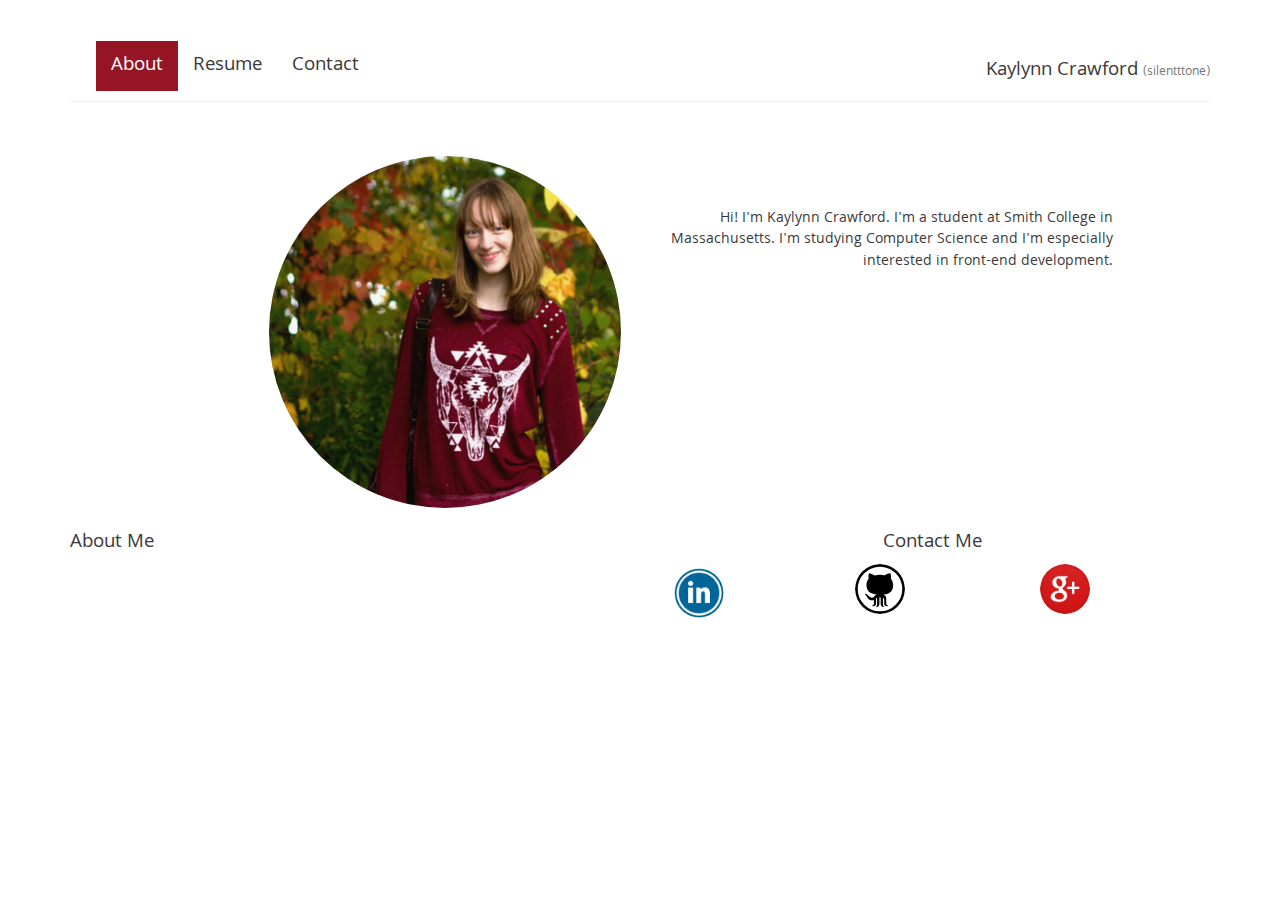
==== index.html @ 5e450f09 "icons and minor changes" ====
<!DOCTYPE html>
<html lang="en">
    <title>Kaylynn Crawford</title>

    <head>
        <meta charset="utf-8">
        <meta name="viewport" content="width=device-width, initial-scale=1">


        <!-- Latest compiled and minified CSS -->
        <link rel="stylesheet" href="http://maxcdn.bootstrapcdn.com/bootstrap/3.2.0/css/bootstrap.min.css">

        <!-- jQuery library  -->
        <script src="https://ajax.googleapis.com/ajax/libs/jquery/1.11.1/jquery.min.js"></script>

        <!-- Latest compiled JavaScript  -->
        <script src="http://maxcdn.bootstrapcdn.com/bootstrap/3.2.0/js/bootstrap.min.js"></script>

        <!-- My stylesheet-keep last -->
        <link rel="stylesheet" href="new.css">
        <link href='http://fonts.googleapis.com/css?family=Khula:300' rel='stylesheet' type='text/css'> 



    </head>

    <body>




        <div class="container">
            <!--this is what adds the line-->
            <div class="page-header">
                <div class="row">
                    <div class="col-sm-6">
                        <nav class="navbar navbar-default">
                            <div class="container-fluid">

                                <div>
                                    <ul class="nav navbar-nav">
                                        <li class="active"><a href="#">About</a></li>
                                        <li><a href="#">Resume</a></li>
                                        <li><a href="#">Contact</a></li>
                                    </ul>
                                </div>

                            </div>
                        </nav>
                    </div>

                    <div class="col-sm-6 text-right">
                        <h1>Kaylynn Crawford  <small>(silentttone)</small></h1>
                    </div>
                </div>
            </div>


            <div class="row">

                <div class="col-sm-2">
                </div>

                <div class="col-sm-4">
                    <div class="image">
                        <img class="img-responsive" src = "images/MountainDay33.jpg" class="img-circle" alt="Kaylynn" width=450>
                    </div>
                </div>

                <div class="col-sm-5 text-right">
                    <div class="text">
                        <p><br><br>Hi! I'm Kaylynn Crawford. I'm a student at Smith College in Massachusetts. I'm studying Computer Science and I'm especially interested in front-end development.</p> 
                    </div>
                </div>

                <div class="col-sm-2" >
                </div>

            </div>
            <div class="row">
                <div class="col-sm-6 ">
                    <h1>About Me</h1>
                </div>
                
                <div class="col-sm-6 text-center">
                    <h1>Contact Me</h1> 
                    
                    <div class="col-sm-4">
                        <div class="image">
                            <img class="img-responsive" src = "images/linkedin.ico" class="img-circle" alt="Linkedin" width=50>
                        </div>
                    </div>
                    
                    <div class="col-sm-4">
                        <img class="img-responsive" src = "images/github.svg" class="img-circle" alt="Linkedin" width=50> 
                    </div>
                    
                    <div class="col-sm-4">
                        <img class="img-responsive" src = "images/google+.png" class="img-circle" alt="Linkedin" width=50>
                    </div>

                </div>
                
            </div>
        </div>
    </body>
</html>
---- new.css ----
body {
    background-color: white;
}

h1 {
    color: #3B3939; 
    font-size: 20px; 
    font-family: 'Khula', sans-serif;
}

p {
    color: #3B3939;  
    font-size: 15px; 
    padding-top: 10px; 
    font-family: 'Khula', sans-serif;
    
}

img {
    border-radius: 50%; 
}
.image {
    padding: 4px; 
}

.col-sm-3, .col-sm-5 {
    float:none;
    display:inline-block;
    vertical-align:middle;
    margin-right: 4px;
    margin-top: 4px; 
}
.page-header {
    margin-bottom: 50px;
}
.navbar {
    margin-bottom: -4px;    
}

.nav {
    font-size: 15px; 
    font-family: 'Khula', sans-serif;
}

/*Links-No underline except on hover*/
a {
    color: #3B3939;  
    font-size: 20px; 
    text-decoration: none; 
}
a:hover {
    border-style: none none solid none;
    border-width: 1px; 
    border-color: #E092AD;
}
a:active {
    text-decoration: none;
}

/*Navbar Colors--I didn't write this all of this, generated here: http://work.smarchal.com/twbscolor/css/e74c3cc0392becf0f1ffbbbc0*/
.navbar {
    padding-left: 10px; 
}
.navbar-default {
  background-color: #ffffff;
  border-color: #ffffff;
}
/*Colors the title*/
.navbar-default .navbar-brand {
  color: #4C0000;
  padding-right: 20px; 
   
}
.navbar-default .navbar-brand:hover, .navbar-default .navbar-brand:focus {
  color: #4C0000;
}
/*Colors non-selected links*/
.navbar-default .navbar-nav > li > a {
  color: #3B3939;
}
.navbar-default .navbar-nav > li > a:hover, .navbar-default .navbar-nav > li > a:focus {
  color: #4C0000;
}
.navbar-default .navbar-nav > .active > a, .navbar-default .navbar-nav > .active > a:hover, .navbar-default .navbar-nav > .active > a:focus {
  color: #ffffff;
  background-color: #951525;
}
.navbar-default .navbar-nav > .open > a, .navbar-default .navbar-nav > .open > a:hover, .navbar-default .navbar-nav > .open > a:focus {
  color: #ec8385;
  background-color: #EBD6D6;
}
.navbar-default .navbar-toggle {
  border-color: #ffffff;
}
.navbar-default .navbar-toggle:hover, .navbar-default .navbar-toggle:focus {
  background-color: #EBD6D6;
}
.navbar-default .navbar-toggle .icon-bar {
  background-color: #EBD6D6;
}
.navbar-default .navbar-collapse,
.navbar-default .navbar-form {
  border-color: #ffffff;
}
.navbar-default .navbar-link {
  color: #EBD6D6;
}
.navbar-default .navbar-link:hover {
  color: #EBD6D6;
}

@media (max-width: 767px) {
  .navbar-default .navbar-nav .open .dropdown-menu > li > a {
    color: #EBD6D6;
  }
  .navbar-default .navbar-nav .open .dropdown-menu > li > a:hover, .navbar-default .navbar-nav .open .dropdown-menu > li > a:focus {
    color: #EBD6D6;
  }
  .navbar-default .navbar-nav .open .dropdown-menu > .active > a, .navbar-default .navbar-nav .open .dropdown-menu > .active > a:hover, .navbar-default .navbar-nav .open .dropdown-menu > .active > a:focus {
    color: #EBD6D6;
    background-color: #EBD6D6;
  }
}
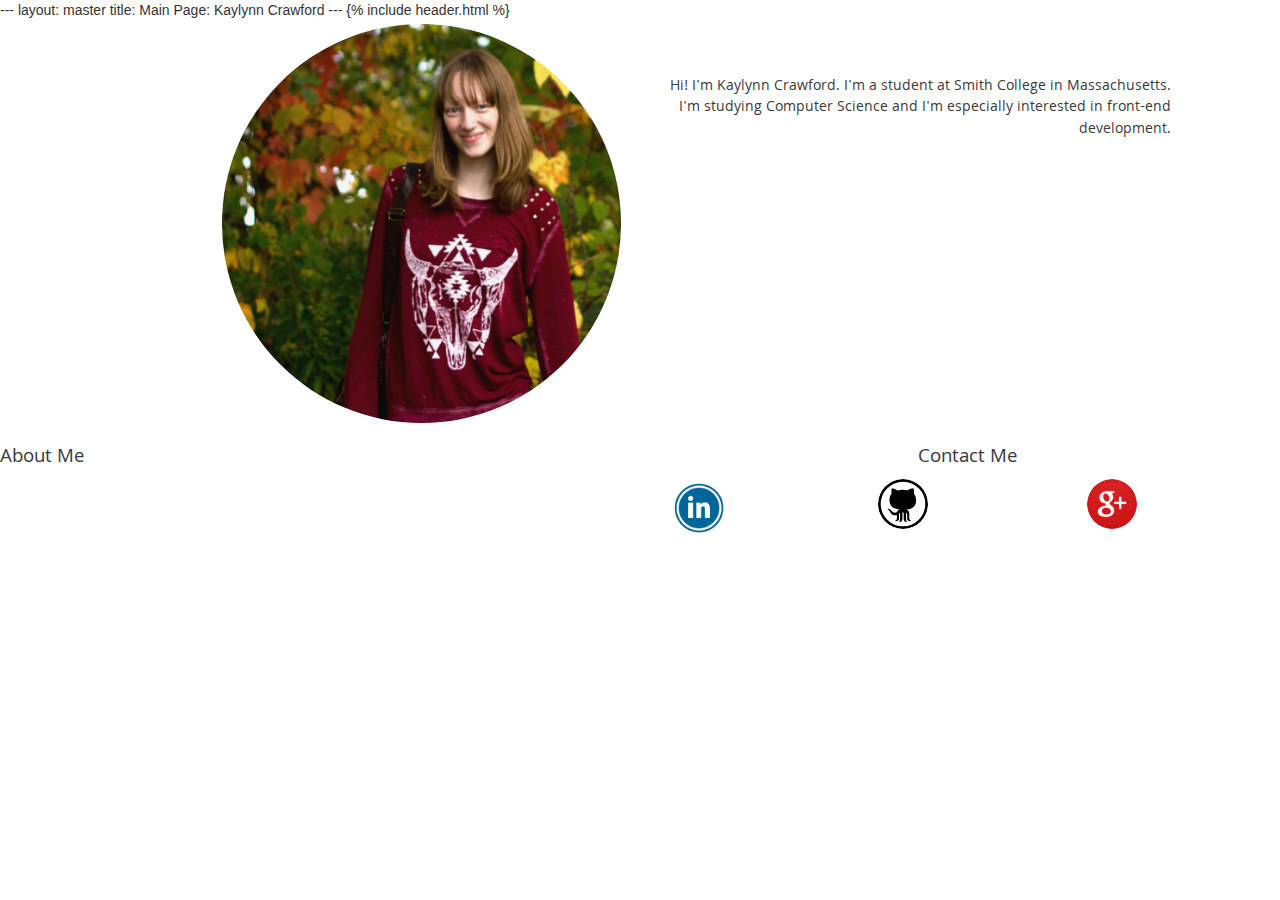
==== commit 32f91cb6: "experience page" ====
--- a/index.html
+++ b/index.html
@@ -1,3 +1,8 @@
+---
+layout: master
+title: Main Page: Kaylynn Crawford
+---
+
 <!DOCTYPE html>
 <html lang="en">
     <title>Kaylynn Crawford</title>
@@ -26,35 +31,7 @@
 
     <body>
 
-
-
-
-        <div class="container">
-            <!--this is what adds the line-->
-            <div class="page-header">
-                <div class="row">
-                    <div class="col-sm-6">
-                        <nav class="navbar navbar-default">
-                            <div class="container-fluid">
-
-                                <div>
-                                    <ul class="nav navbar-nav">
-                                        <li class="active"><a href="#">About</a></li>
-                                        <li><a href="#">Resume</a></li>
-                                        <li><a href="#">Contact</a></li>
-                                    </ul>
-                                </div>
-
-                            </div>
-                        </nav>
-                    </div>
-
-                    <div class="col-sm-6 text-right">
-                        <h1>Kaylynn Crawford  <small>(silentttone)</small></h1>
-                    </div>
-                </div>
-            </div>
-
+        {% include header.html %}
 
             <div class="row">
 
@@ -69,7 +46,8 @@
 
                 <div class="col-sm-5 text-right">
                     <div class="text">
-                        <p><br><br>Hi! I'm Kaylynn Crawford. I'm a student at Smith College in Massachusetts. I'm studying Computer Science and I'm especially interested in front-end development.</p> 
+                        <p><br><br>Hi! I'm Kaylynn Crawford. I'm a student at Smith College in Massachusetts. I'm studying Computer Science and I'm especially interested in front-end development. </p> 
+                        
                     </div>
                 </div>
 
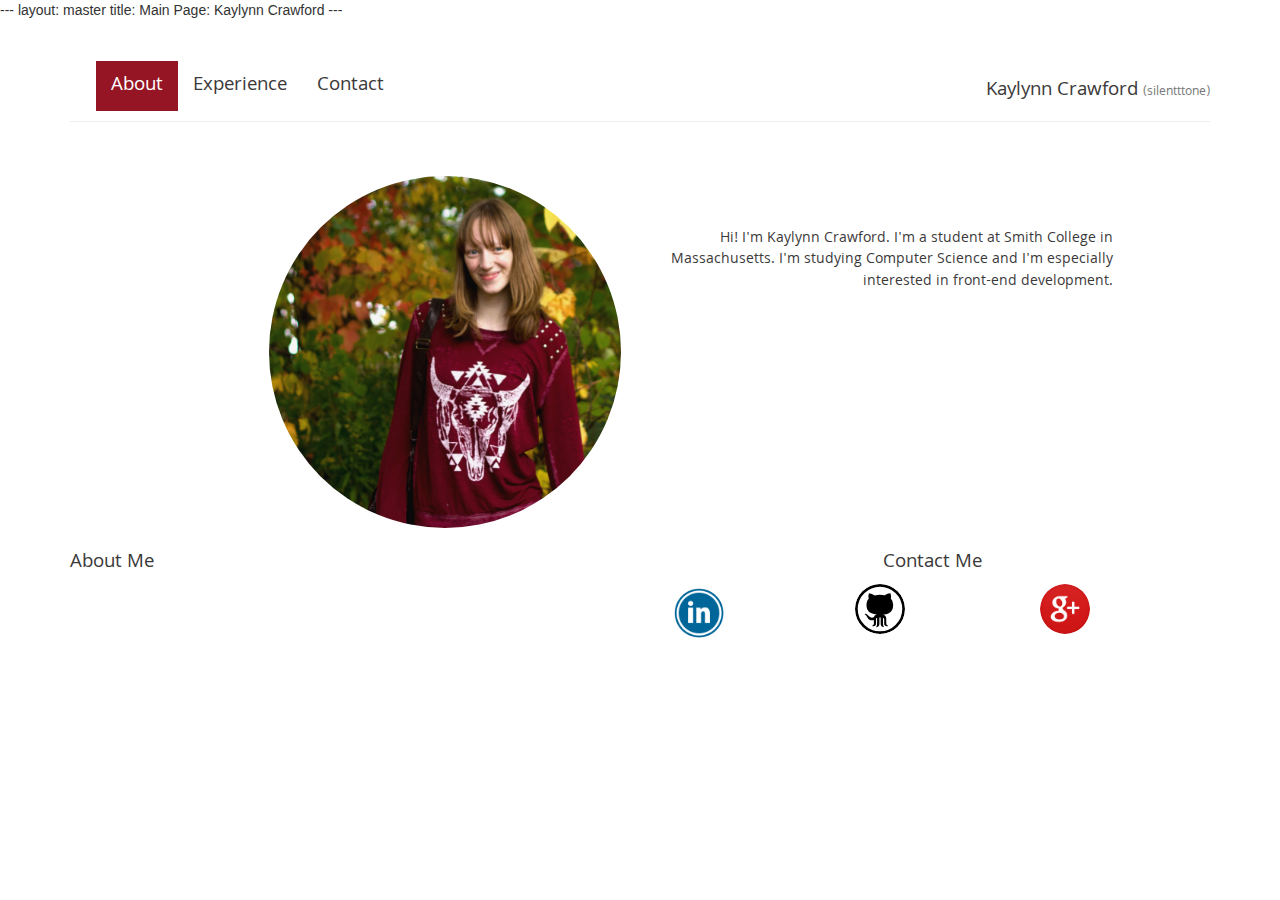
==== commit de44be57: "experience page" ====
--- a/index.html
+++ b/index.html
@@ -31,7 +31,32 @@
 
     <body>
 
-        {% include header.html %}
+        <div class="container">
+            <!--this is what adds the line-->
+            <div class="page-header">
+                <div class="row">
+                    <div class="col-sm-6">
+                        <nav class="navbar navbar-default">
+                            <div class="container-fluid">
+
+                                <div>
+                                    <ul class="nav navbar-nav">
+                                        <li class="active"><a href="#">About</a></li>
+                                        <li><a href="/experience/index.html">Experience</a></li>
+                                        <li><a href="#">Contact</a></li>
+                                    </ul>
+                                </div>
+
+                            </div>
+                        </nav>
+                    </div>
+
+                    <div class="col-sm-6 text-right">
+                        <h1>Kaylynn Crawford  <small>(silentttone)</small></h1>
+                    </div>
+                </div>
+            </div>
+        
 
             <div class="row">
 
@@ -47,7 +72,6 @@
                 <div class="col-sm-5 text-right">
                     <div class="text">
                         <p><br><br>Hi! I'm Kaylynn Crawford. I'm a student at Smith College in Massachusetts. I'm studying Computer Science and I'm especially interested in front-end development. </p> 
-                        
                     </div>
                 </div>
 
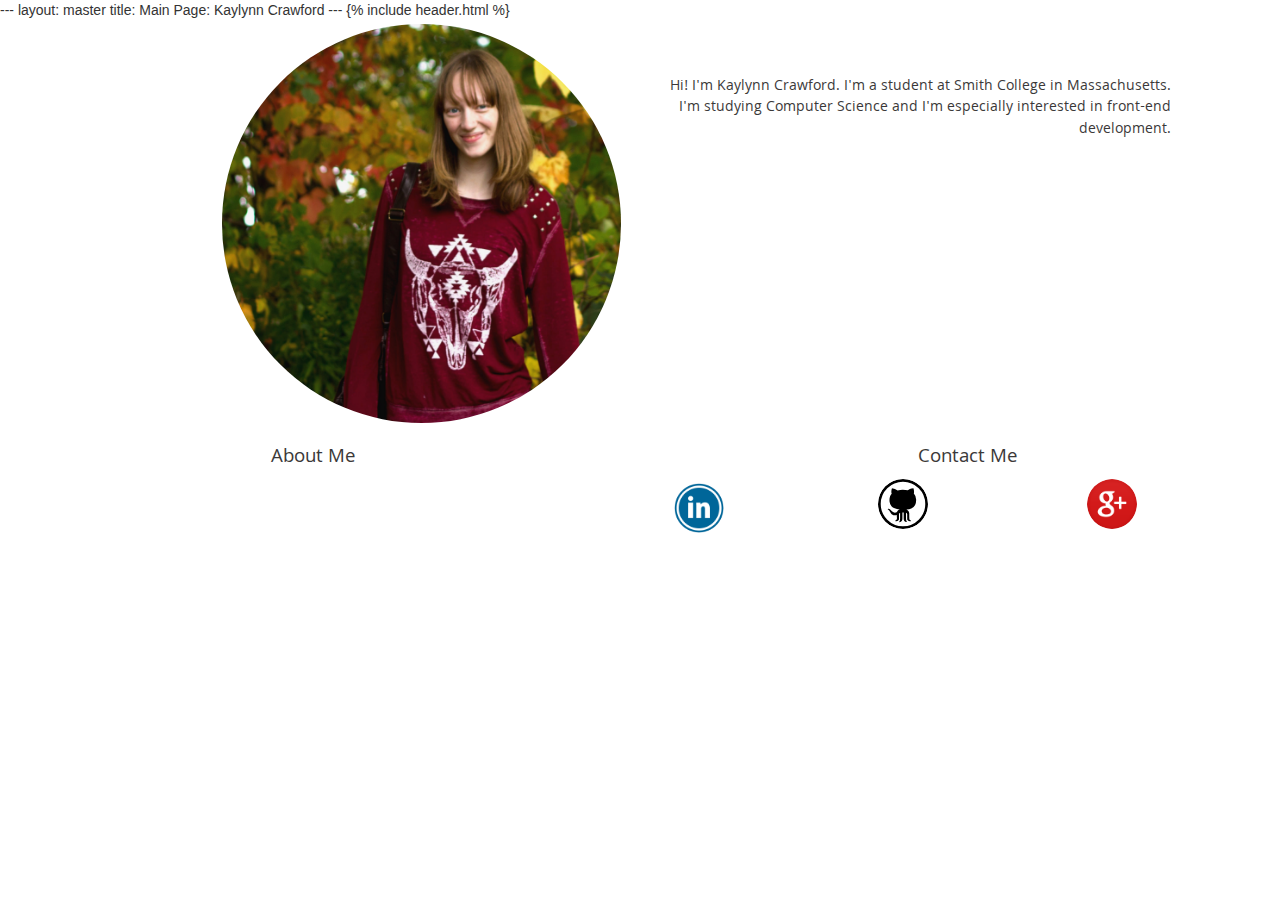
==== commit 8d577ec6: "centered" ====
--- a/index.html
+++ b/index.html
@@ -31,31 +31,7 @@
 
     <body>
 
-        <div class="container">
-            <!--this is what adds the line-->
-            <div class="page-header">
-                <div class="row">
-                    <div class="col-sm-6">
-                        <nav class="navbar navbar-default">
-                            <div class="container-fluid">
-
-                                <div>
-                                    <ul class="nav navbar-nav">
-                                        <li class="active"><a href="#">About</a></li>
-                                        <li><a href="/experience/index.html">Experience</a></li>
-                                        <li><a href="#">Contact</a></li>
-                                    </ul>
-                                </div>
-
-                            </div>
-                        </nav>
-                    </div>
-
-                    <div class="col-sm-6 text-right">
-                        <h1>Kaylynn Crawford  <small>(silentttone)</small></h1>
-                    </div>
-                </div>
-            </div>
+        {% include header.html %}
         
 
             <div class="row">
@@ -79,8 +55,9 @@
                 </div>
 
             </div>
+        
             <div class="row">
-                <div class="col-sm-6 ">
+                <div class="col-sm-6 text-center">
                     <h1>About Me</h1>
                 </div>
                 
@@ -104,6 +81,5 @@
                 </div>
                 
             </div>
-        </div>
     </body>
 </html>
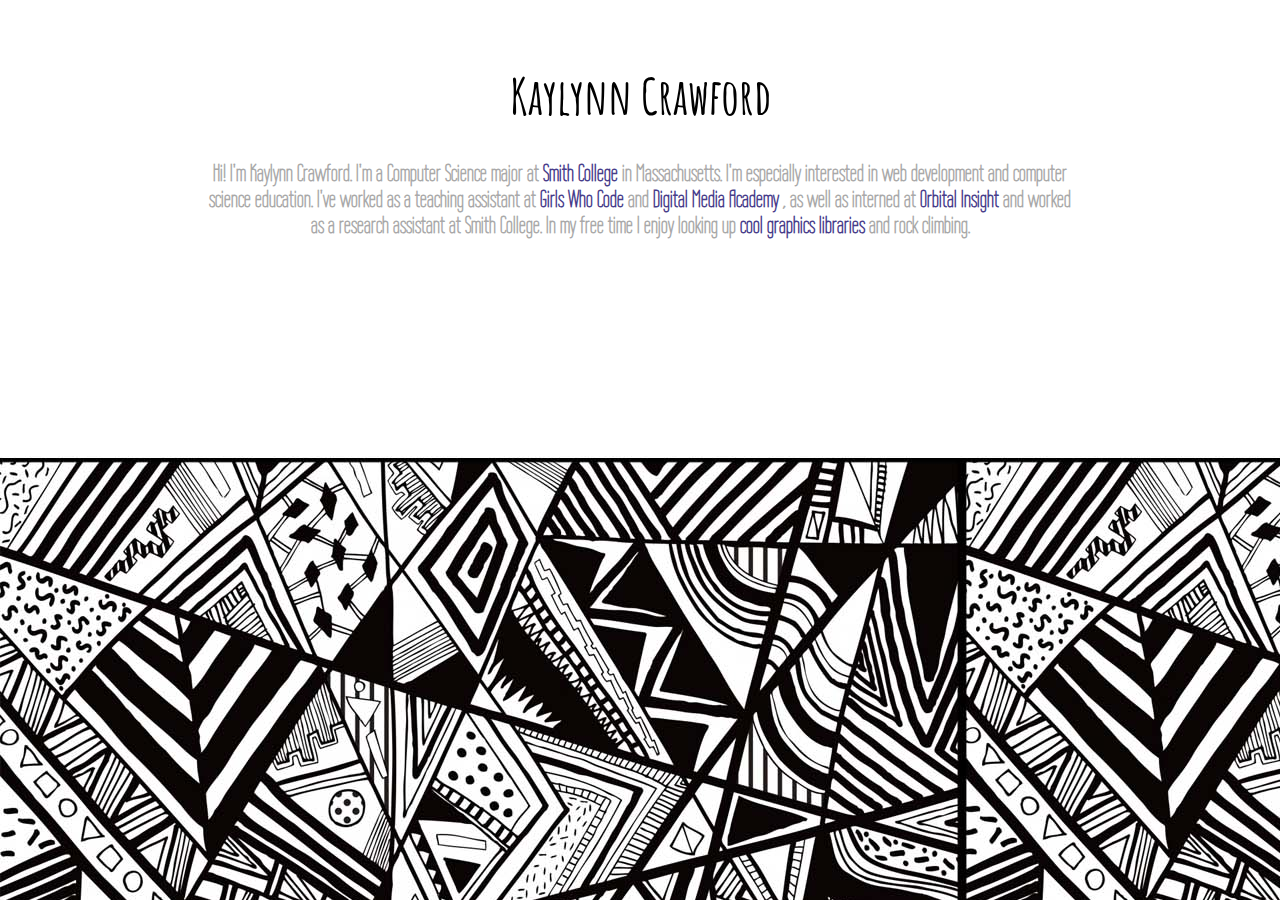
==== commit 6d92a59f: "new website" ====
--- a/index.html
+++ b/index.html
@@ -1,85 +1,42 @@
----
-layout: master
-title: Main Page: Kaylynn Crawford
----
+<!DOCTYPE html>
+<html lang="">
+<head>
+    <meta charset="UTF-8">
+    <meta name="viewport" content="width=device-width, initial-scale=1.0">
 
-<!DOCTYPE html>
-<html lang="en">
+    <link href='http://fonts.googleapis.com/css?family=Amatic+SC:400,700' rel='stylesheet' type='text/css'>
+    <link href='http://fonts.googleapis.com/css?family=Wire+One' rel='stylesheet' type='text/css'>
+
+    <link rel="stylesheet" href="css/main.css">
+
     <title>Kaylynn Crawford</title>
 
-    <head>
-        <meta charset="utf-8">
-        <meta name="viewport" content="width=device-width, initial-scale=1">
+</head>
+
+<body background="background1.jpg">
+    <center><h1>Kaylynn Crawford</h1></center>
+
+    <div id="content">
+        <center><h2>
+
+            Hi! I'm Kaylynn Crawford. I'm a Computer Science major at
+            <a href="http://www.smith.edu/">Smith College</a>
+            in Massachusetts. I'm especially interested in web development and computer science education. I've worked as a teaching assistant at
+            <a href="http://girlswhocode.com/">Girls Who Code</a>
+            and
+            <a href="https://www.digitalmediaacademy.org/">Digital Media Academy</a>
+            , as well as interned at
+            <a href="http://orbitalinsight.com/">Orbital Insight</a>
+            and worked as a research assistant at Smith College. In my free time I enjoy looking up
+            <a href="http://docs.bonsaijs.org/">cool graphics libraries </a>
+            and rock climbing.
+
+<!--            http://docs.bonsaijs.org/-->
 
 
-        <!-- Latest compiled and minified CSS -->
-        <link rel="stylesheet" href="http://maxcdn.bootstrapcdn.com/bootstrap/3.2.0/css/bootstrap.min.css">
+        </h2></center>
 
-        <!-- jQuery library  -->
-        <script src="https://ajax.googleapis.com/ajax/libs/jquery/1.11.1/jquery.min.js"></script>
+    </div>
 
-        <!-- Latest compiled JavaScript  -->
-        <script src="http://maxcdn.bootstrapcdn.com/bootstrap/3.2.0/js/bootstrap.min.js"></script>
-
-        <!-- My stylesheet-keep last -->
-        <link rel="stylesheet" href="new.css">
-        <link href='http://fonts.googleapis.com/css?family=Khula:300' rel='stylesheet' type='text/css'> 
-
-
-
-    </head>
-
-    <body>
-
-        {% include header.html %}
-        
-
-            <div class="row">
-
-                <div class="col-sm-2">
-                </div>
-
-                <div class="col-sm-4">
-                    <div class="image">
-                        <img class="img-responsive" src = "images/MountainDay33.jpg" class="img-circle" alt="Kaylynn" width=450>
-                    </div>
-                </div>
-
-                <div class="col-sm-5 text-right">
-                    <div class="text">
-                        <p><br><br>Hi! I'm Kaylynn Crawford. I'm a student at Smith College in Massachusetts. I'm studying Computer Science and I'm especially interested in front-end development. </p> 
-                    </div>
-                </div>
-
-                <div class="col-sm-2" >
-                </div>
-
-            </div>
-        
-            <div class="row">
-                <div class="col-sm-6 text-center">
-                    <h1>About Me</h1>
-                </div>
-                
-                <div class="col-sm-6 text-center">
-                    <h1>Contact Me</h1> 
-                    
-                    <div class="col-sm-4">
-                        <div class="image">
-                            <img class="img-responsive" src = "images/linkedin.ico" class="img-circle" alt="Linkedin" width=50>
-                        </div>
-                    </div>
-                    
-                    <div class="col-sm-4">
-                        <img class="img-responsive" src = "images/github.svg" class="img-circle" alt="Linkedin" width=50> 
-                    </div>
-                    
-                    <div class="col-sm-4">
-                        <img class="img-responsive" src = "images/google+.png" class="img-circle" alt="Linkedin" width=50>
-                    </div>
-
-                </div>
-                
-            </div>
-    </body>
+</body>
 </html>
--- a/css/main.css
+++ b/css/main.css
@@ -0,0 +1,21 @@
+h1 {
+    padding-top: 30px;
+    font-family: 'Amatic SC', cursive;
+    font-size: 50px;
+}
+
+#content {
+    color: darkgray;
+    padding: 200px;
+    padding-top: 0px;
+    font-family: 'Wire One', sans-serif;
+/*    text-align: justify;*/
+}
+
+a, a:hover, a:visited {
+    text-decoration: none;
+}
+
+a {
+    color: darkslateblue;
+}
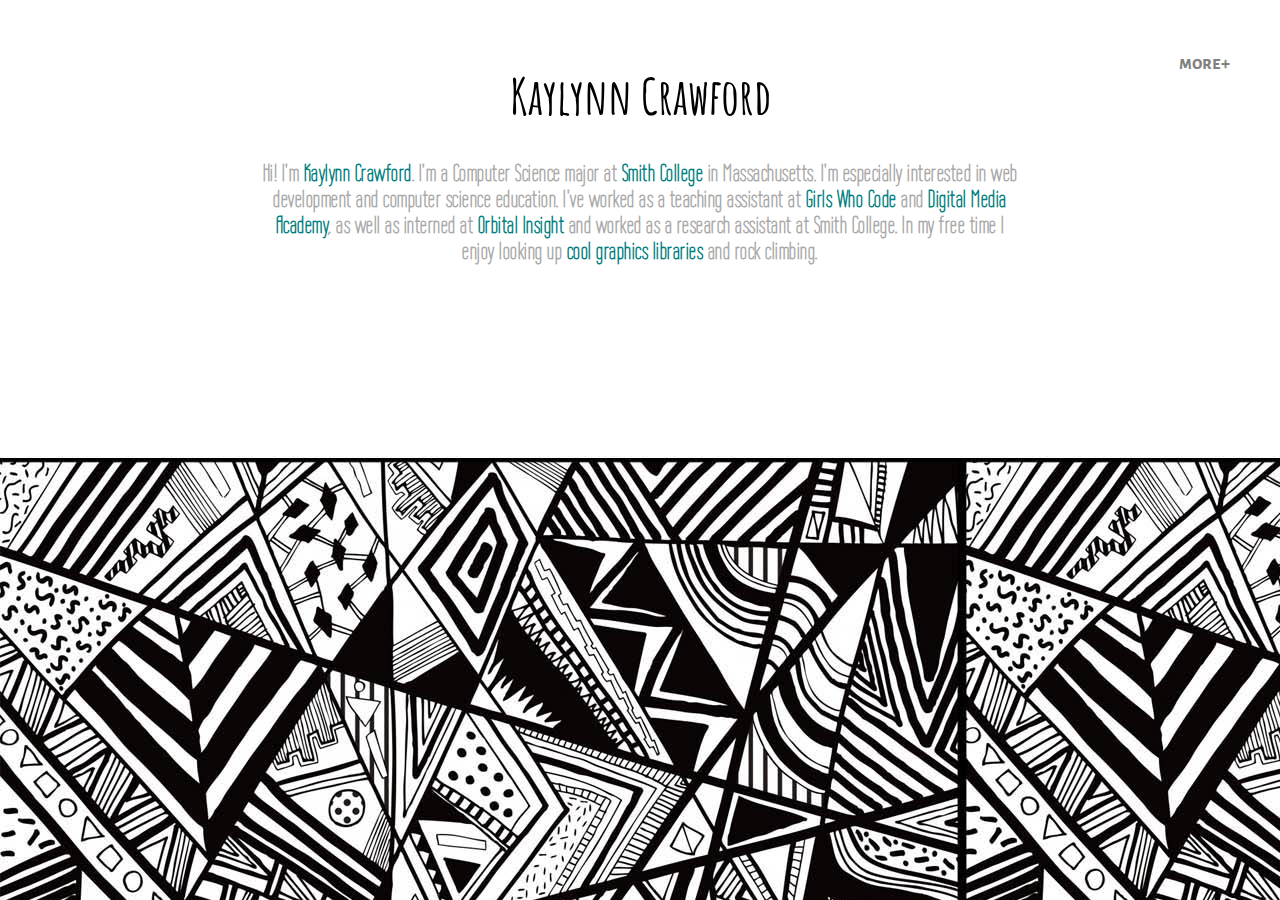
==== commit a5d7d29f: "MAJOR CHANGES" ====
--- a/index.html
+++ b/index.html
@@ -1,42 +1,87 @@
 <!DOCTYPE html>
 <html lang="">
+
 <head>
     <meta charset="UTF-8">
     <meta name="viewport" content="width=device-width, initial-scale=1.0">
 
+    <!--    Google Fonts -->
     <link href='http://fonts.googleapis.com/css?family=Amatic+SC:400,700' rel='stylesheet' type='text/css'>
     <link href='http://fonts.googleapis.com/css?family=Wire+One' rel='stylesheet' type='text/css'>
+    <link href='http://fonts.googleapis.com/css?family=Alegreya+Sans+SC:100' rel='stylesheet' type='text/css'>
 
+    <!--    JQuery -->
+    <script src="http://ajax.googleapis.com/ajax/libs/jquery/1.7.1/jquery.min.js" type="text/javascript"></script>
+
+
+    <!--    My CSS and JS-->
     <link rel="stylesheet" href="css/main.css">
+    <script src="js/main.js" type="text/javascript"></script>
+
+    <!--    Favicon -->
+    <link rel="shortcut icon" href="images/favicon.ico" type="favicon/ico" />
+
+
 
     <title>Kaylynn Crawford</title>
 
 </head>
 
-<body background="background1.jpg">
-    <center><h1>Kaylynn Crawford</h1></center>
+<body background="images/background.jpg">
 
-    <div id="content">
-        <center><h2>
+    <div id="menu">
 
-            Hi! I'm Kaylynn Crawford. I'm a Computer Science major at
+        <h3>
+
+        <div id="click" onclick="toggler('options');">more+<br></div>
+
+        <div id="options" class="hidden">
+            <h4 onclick="intro()"; id="intro">Intro </h4>
+            <h4 onclick="edu()"; id="edu">Education </h4>
+            <h4 onclick="teach()"; id="teach">Teaching </h4>
+            <h4 onclick="intern()"; id="intern">Internships </h4>
+<!--
+            <h4 onclick="project()"; id="project">Projects </h4>
+            <h4 onclick="events()"; id="events">Events</h4>
+-->
+            <h4 onclick="resume()"; id="resume">Contact/Resume </h4>
+
+        </div>
+
+        </h3>
+
+    </div>
+
+    <center>
+        <h1 id="name">Kaylynn Crawford</h1>
+    </center>
+
+    <div id="content" class="content">
+        <center>
+            <h2>
+
+                Hi! I'm <span id='imp'>Kaylynn Crawford</span>. I'm a Computer Science major at
             <a href="http://www.smith.edu/">Smith College</a>
             in Massachusetts. I'm especially interested in web development and computer science education. I've worked as a teaching assistant at
             <a href="http://girlswhocode.com/">Girls Who Code</a>
             and
-            <a href="https://www.digitalmediaacademy.org/">Digital Media Academy</a>
-            , as well as interned at
+            <a href="https://www.digitalmediaacademy.org/">Digital Media Academy</a>, as well as interned at
             <a href="http://orbitalinsight.com/">Orbital Insight</a>
             and worked as a research assistant at Smith College. In my free time I enjoy looking up
             <a href="http://docs.bonsaijs.org/">cool graphics libraries </a>
             and rock climbing.
 
-<!--            http://docs.bonsaijs.org/-->
+            <br><br>
 
 
-        </h2></center>
+            </h2>
+        </center>
+
+
+
 
     </div>
 
 </body>
+
 </html>
--- a/css/main.css
+++ b/css/main.css
@@ -3,19 +3,57 @@
     font-family: 'Amatic SC', cursive;
     font-size: 50px;
 }
-
+h2 {
+    letter-spacing: 0.5px;
+}
+h3 {
+    position: absolute;
+    right: 50px;
+    font-family: 'Alegreya Sans SC', sans-serif;
+    text-align: right;
+    color: gray;
+}
+h4 {
+    margin: auto;
+}
+a {
+    color: teal;
+}
+a,
+a:hover,
+a:visited {
+    text-decoration: none;
+    color: teal;
+}
+.hidden {
+    display: none;
+    color: darkgray;
+}
 #content {
     color: darkgray;
-    padding: 200px;
+    padding: 250px;
     padding-top: 0px;
+    padding-bottom: 0px;
     font-family: 'Wire One', sans-serif;
-/*    text-align: justify;*/
+    /*    text-align: justify;*/
+}
+#intro {
+    color: teal;
+}
+#imp {
+    color: teal;
+}
+#e {
+    /*    font-weight: lighter;*/
+    color: darkblue;
+}
+#t {
+    color: deeppink;
 }
 
-a, a:hover, a:visited {
-    text-decoration: none;
+#i {
+    color: purple;
 }
-
-a {
-    color: darkslateblue;
+#r {
+    color: green;
 }
